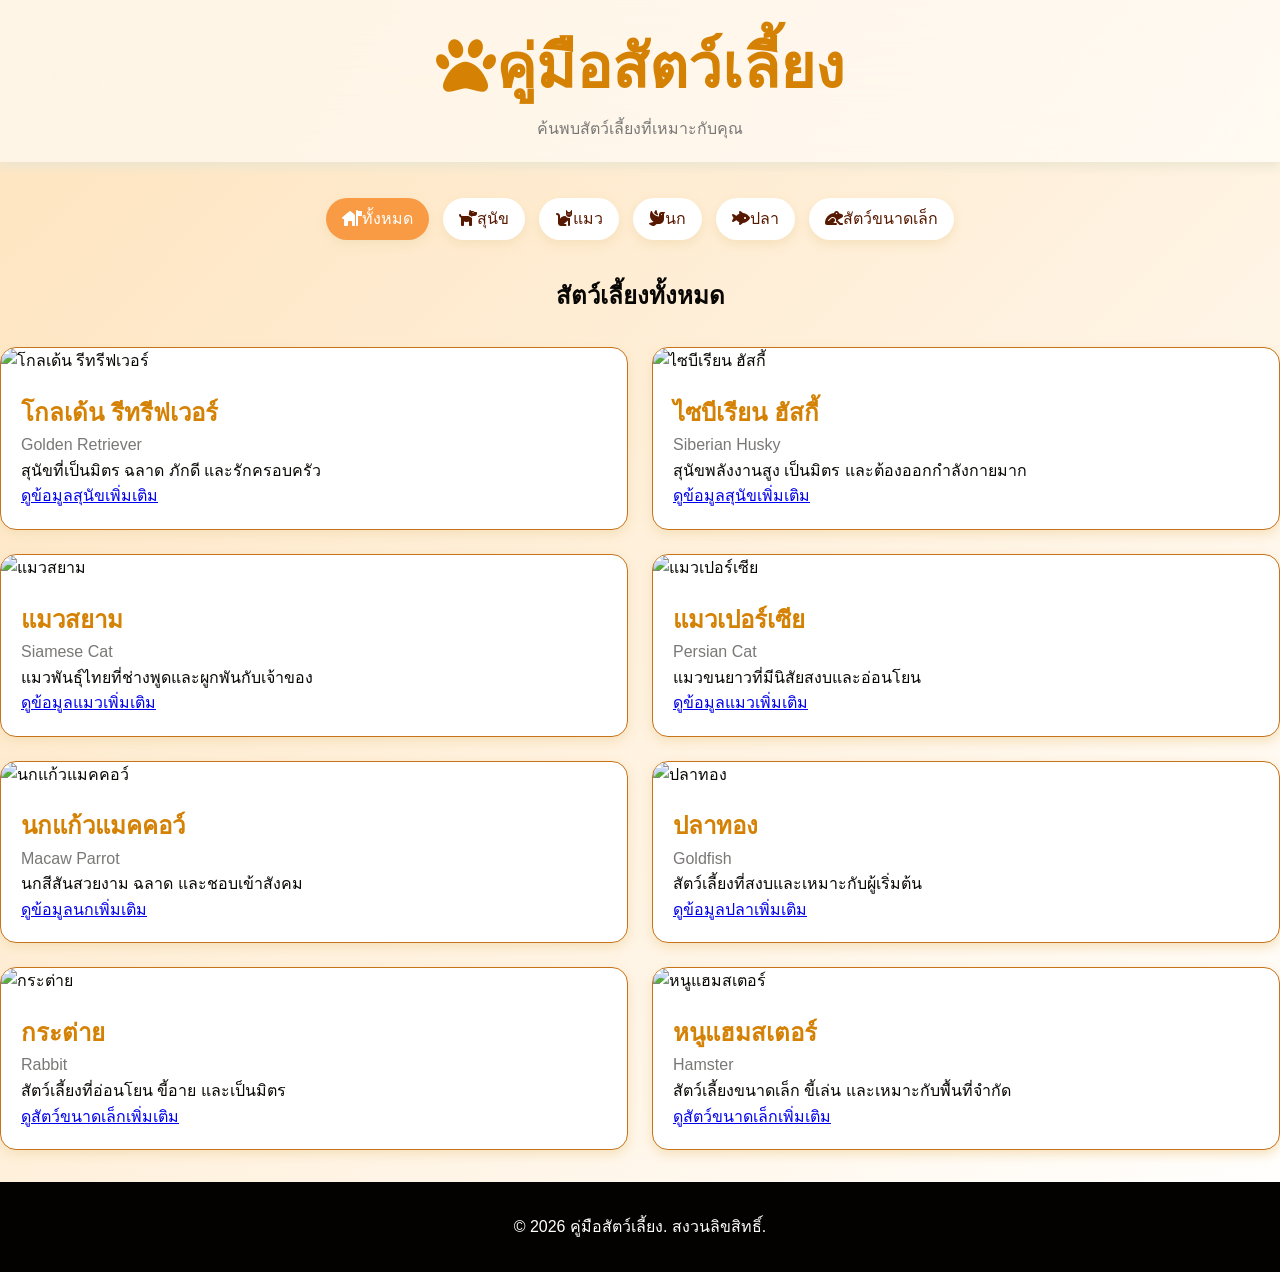
==== pet01/index.html @ 9d68b37a "finish yet" ====
<!DOCTYPE html>
<html lang="en">
<head>
    <meta charset="UTF-8">
    <meta name="viewport" content="width=device-width, initial-scale=1.0">
    <title>คู่มือสัตว์เลืี้ยง</title>
    <link rel="stylesheet" href="../css/pet-sytle.css">

    <!-- Font Awesome Icons -->
    <link rel="stylesheet" href="https://cdnjs.cloudflare.com/ajax/libs/font-awesome/6.7.2/css/all.min.css">

</head>
<body>
    <header class="header">
        <div class="header-content">
            <h1 class="header-title"><i class="fa-solid fa-paw"></i>คู่มือสัตว์เลี้ยง</h1>
            <p class="header-subtitle">ค้นพบสัตว์เลี้ยงที่เหมาะกับคุณ</p>
        </div>
    </header>

    <nav>
        <a href="index.html" class="active"><i class="fa-solid fa-house-flag"></i>ทั้งหมด</a>
        <a href="dog.html" class=""><i class="fa-solid fa-dog"></i>สุนัข</a>
        <a href="cat.html" class=""><i class="fa-solid fa-cat"></i>แมว</a>
        <a href="bird.html" class=""><i class="fa-solid fa-dove"></i>นก</a>
        <a href="fish.html" class=""><i class="fa-solid fa-fish-fins"></i>ปลา</a>
        <a href="small-pets.html" class=""><i class="fa-solid fa-frog"></i>สัตว์ขนาดเล็ก</a>
    </nav>

    <main class="container">
        <h2 class="page-title">สัตว์เลี้ยงทั้งหมด</h2>
        
        <div class="pet-grid">
            <article class="pet-card">
                <img src="https://images.unsplash.com/photo-1734966213753-1b361564bab4?auto=format&amp;fit=crop&amp;w=1080&amp;q=80" alt="โกลเด้น รีทรีฟเวอร์">

                <div class="pet-content">
                    <h2>โกลเด้น รีทรีฟเวอร์</h2>
                    <p class="breed">Golden Retriever</p>
                    <p>สุนัขที่เป็นมิตร ฉลาด ภักดี และรักครอบครัว</p>
                    <p><a href="dog.html">ดูข้อมูลสุนัขเพิ่มเติม</a></p>
                </div>
            </article>

            <article class="pet-card">
                <img src="https://images.unsplash.com/photo-1590419690008-905895e8fe0d?auto=format&amp;fit=crop&amp;w=1080&amp;q=80"  alt="ไซบีเรียน ฮัสกี้">

                <div class="pet-content">
                    <h2>ไซบีเรียน ฮัสกี้</h2>
                    <p class="breed">Siberian Husky</p>
                    <p>สุนัขพลังงานสูง เป็นมิตร และต้องออกกำลังกายมาก</p>
                    <p><a href="dog.html">ดูข้อมูลสุนัขเพิ่มเติม</a></p>
                </div>
            </article>

            <article class="pet-card">
                <img src="https://images.unsplash.com/photo-1568152950566-c1bf43f4ab28?auto=format&amp;fit=crop&amp;w=1080&amp;q=80" alt="แมวสยาม">

                <div class="pet-content">
                    <h2>แมวสยาม</h2>
                    <p class="breed">Siamese Cat</p>
                    <p>แมวพันธุ์ไทยที่ช่างพูดและผูกพันกับเจ้าของ</p>
                    <p><a href="cat.html">ดูข้อมูลแมวเพิ่มเติม</a></p>
                </div>
            </article>

            <article class="pet-card">
                <img src="https://images.unsplash.com/photo-1585137173132-cf49e10ad27d?auto=format&amp;fit=crop&amp;w=1080&amp;q=80" alt="แมวเปอร์เซีย">

                <div class="pet-content">
                    <h2>แมวเปอร์เซีย</h2>
                    <p class="breed">Persian Cat</p>
                    <p>แมวขนยาวที่มีนิสัยสงบและอ่อนโยน</p>
                    <p><a href="cat.html">ดูข้อมูลแมวเพิ่มเติม</a></p>
                </div>
            </article>

            <article class="pet-card">
                <img src="https://images.unsplash.com/photo-1584888890205-9b49eaf0c660?auto=format&amp;fit=crop&amp;w=1080&amp;q=80" alt="นกแก้วแมคคอว์">

                <div class="pet-content">
                    <h2>นกแก้วแมคคอว์</h2>
                    <p class="breed">Macaw Parrot</p>
                    <p>นกสีสันสวยงาม ฉลาด และชอบเข้าสังคม</p>
                    <p><a href="bird.html">ดูข้อมูลนกเพิ่มเติม</a></p>
                </div>
            </article>

            <article class="pet-card">
                <img src="https://images.unsplash.com/photo-1592072467526-0506c6530493?auto=format&amp;fit=crop&amp;w=1080&amp;q=80" alt="ปลาทอง">

                <div class="pet-content">
                    <h2>ปลาทอง</h2>
                    <p class="breed">Goldfish</p>
                    <p>สัตว์เลี้ยงที่สงบและเหมาะกับผู้เริ่มต้น</p>
                    <p><a href="fish.html">ดูข้อมูลปลาเพิ่มเติม</a></p>
                </div>
            </article>

            <article class="pet-card">
                <img src="https://images.unsplash.com/photo-1622349817799-067c32295df2?auto=format&amp;fit=crop&amp;w=1080&amp;q=80" alt="กระต่าย">

                <div class="pet-content">
                    <h2>กระต่าย</h2>
                    <p class="breed">Rabbit</p>
                    <p>สัตว์เลี้ยงที่อ่อนโยน ขี้อาย และเป็นมิตร</p>
                    <p><a href="small-pets.html">ดูสัตว์ขนาดเล็กเพิ่มเติม</a></p>
                </div>
            </article>

            <article class="pet-card">
                <img src="https://images.unsplash.com/photo-1425082661705-1834bfd09dca?auto=format&amp;fit=crop&amp;w=1080&amp;q=80" alt="หนูแฮมสเตอร์">

                <div class="pet-content">
                    <h2>หนูแฮมสเตอร์</h2>
                    <p class="breed">Hamster</p>
                    <p>สัตว์เลี้ยงขนาดเล็ก ขี้เล่น และเหมาะกับพื้นที่จำกัด</p>
                    <p><a href="small-pets.html">ดูสัตว์ขนาดเล็กเพิ่มเติม</a></p>
                </div>
            </article>
        </div>
    </main>

    <footer>
        <p>&copy; 2026 คู่มือสัตว์เลี้ยง. สงวนลิขสิทธิ์.</p>
    </footer>

</body>
</html>
---- css/pet-sytle.css ----
* {
    box-sizing: border-box;
    margin: 0;
    padding: 0;
    
}

html {
    scroll-behavior: smooth;
    font-size: 16px;
}

body {
    font-family: Impact, Haettenschweiler, 'Arial Narrow Bold', sans-serif;
    line-height: 1.6;
    color: var(--color-full);
    background: linear-gradient(135deg, rgba(253, 180, 77, 0.336) 10%, rgba(255, 255, 255, 0.8) 100%);
}

.container {
    max-width:1320px;
    margin: 0 auto;
}

:root {
    /* main-web-cl */
    --primary-color: rgb(212, 129, 4);
    --border-color:rgb(199, 115, 26);
    /* text-cl */
    --color-full: rgb(8, 7, 4);
    
    --mute-color-full: rgb(121, 120, 119);

    --nav-color-full: rgb(87, 25, 0);

    --ligth-color-full: rgb(255, 255, 255);

    
    /* backgroud-cl */
    --tbn-bg-color: rgb(248, 155, 68);
    --footer-bg-color: rgb(3, 2, 0);
    /* shadow-cl */
    --header-shadow: 0px 5px 10px rgb(235, 230, 209);
    --card-shadow: 0px 4px 12px rgb(245, 224, 186);
    /* ขอบ */

}
/* ============================================================
                            HEADER
===============================================================*/
.header {
    position: sticky;
    top: 0;
    z-index: 1000;
    box-shadow: var(--header-shadow);
    background-color: rgba(255, 255, 255, 0.582);
    backdrop-filter: blur(100px);
}

.header-content {
    text-align: center;
    padding: 20px 0px;
}

.header-title{
    color:var(--primary-color);
    font-size: 60px;
    font-size: clamp(2ram,5vw,3ram);
}

.header-subtitle {
    font-size: 16;
    color: var(--mute-color-full);
}



/* ============================================================
                            Nav
===============================================================*/
nav {
    padding-block: 2rem;
    text-align: center;
    
}
nav a {
    text-decoration: none;
    color: var(--nav-color-full);
    padding: 0.5rem 1rem;
    box-shadow: var(--card-shadow);
    border-radius: 100px;
    margin: 0.3rem;
    transition: transform 0.3s;
    display: inline-block;
    background-color: var(--ligth-color-full);
}
nav a:hover {
    transform: translateY(-5px);
    background-color: var(--tbn-bg-color);
    color: var(--ligth-color-full);
}
nav a.active {
    background-color: var(--tbn-bg-color);
    color: var(--ligth-color-full);
}


/* ============================================================
                            main
===============================================================*/
.page-title {
    text-align: center;
    margin-bottom: 2rem;
}

.pet-grid {
    display: grid;
    grid-template-columns: repeat(2, 1fr);
    gap: 1.5rem;
}

.pet-card {
    border: 1px solid var(--border-color);
    box-shadow: var(--card-shadow);
    border-radius: 1.0rem;
    overflow: hidden;
    transition: transform 0.3s, box-shadow 0.3s;
    background-color: var(--ligth-color-full);
}

.pet-card img {
    height: 16.5rem;
    width: 100%;
    object-fit: cover;
}
.pet-card:hover {
    transform: translateY(-5px);
    box-shadow: 0px 8px 16px rgb(255, 167, 3);
    border: 0px;
}


.pet-content {
    padding:1.25rem
}
.pet-content h2{
    color: var(--primary-color);
}

.breed {
    color: var(--mute-color-full);
}




/* ============================================================
            footer
===============================================================*/
footer {
    text-align: center;
    padding: 2rem 0;
    background-color: var(--footer-bg-color);
    color: var(--ligth-color-full);
    margin-top: 2rem;
}
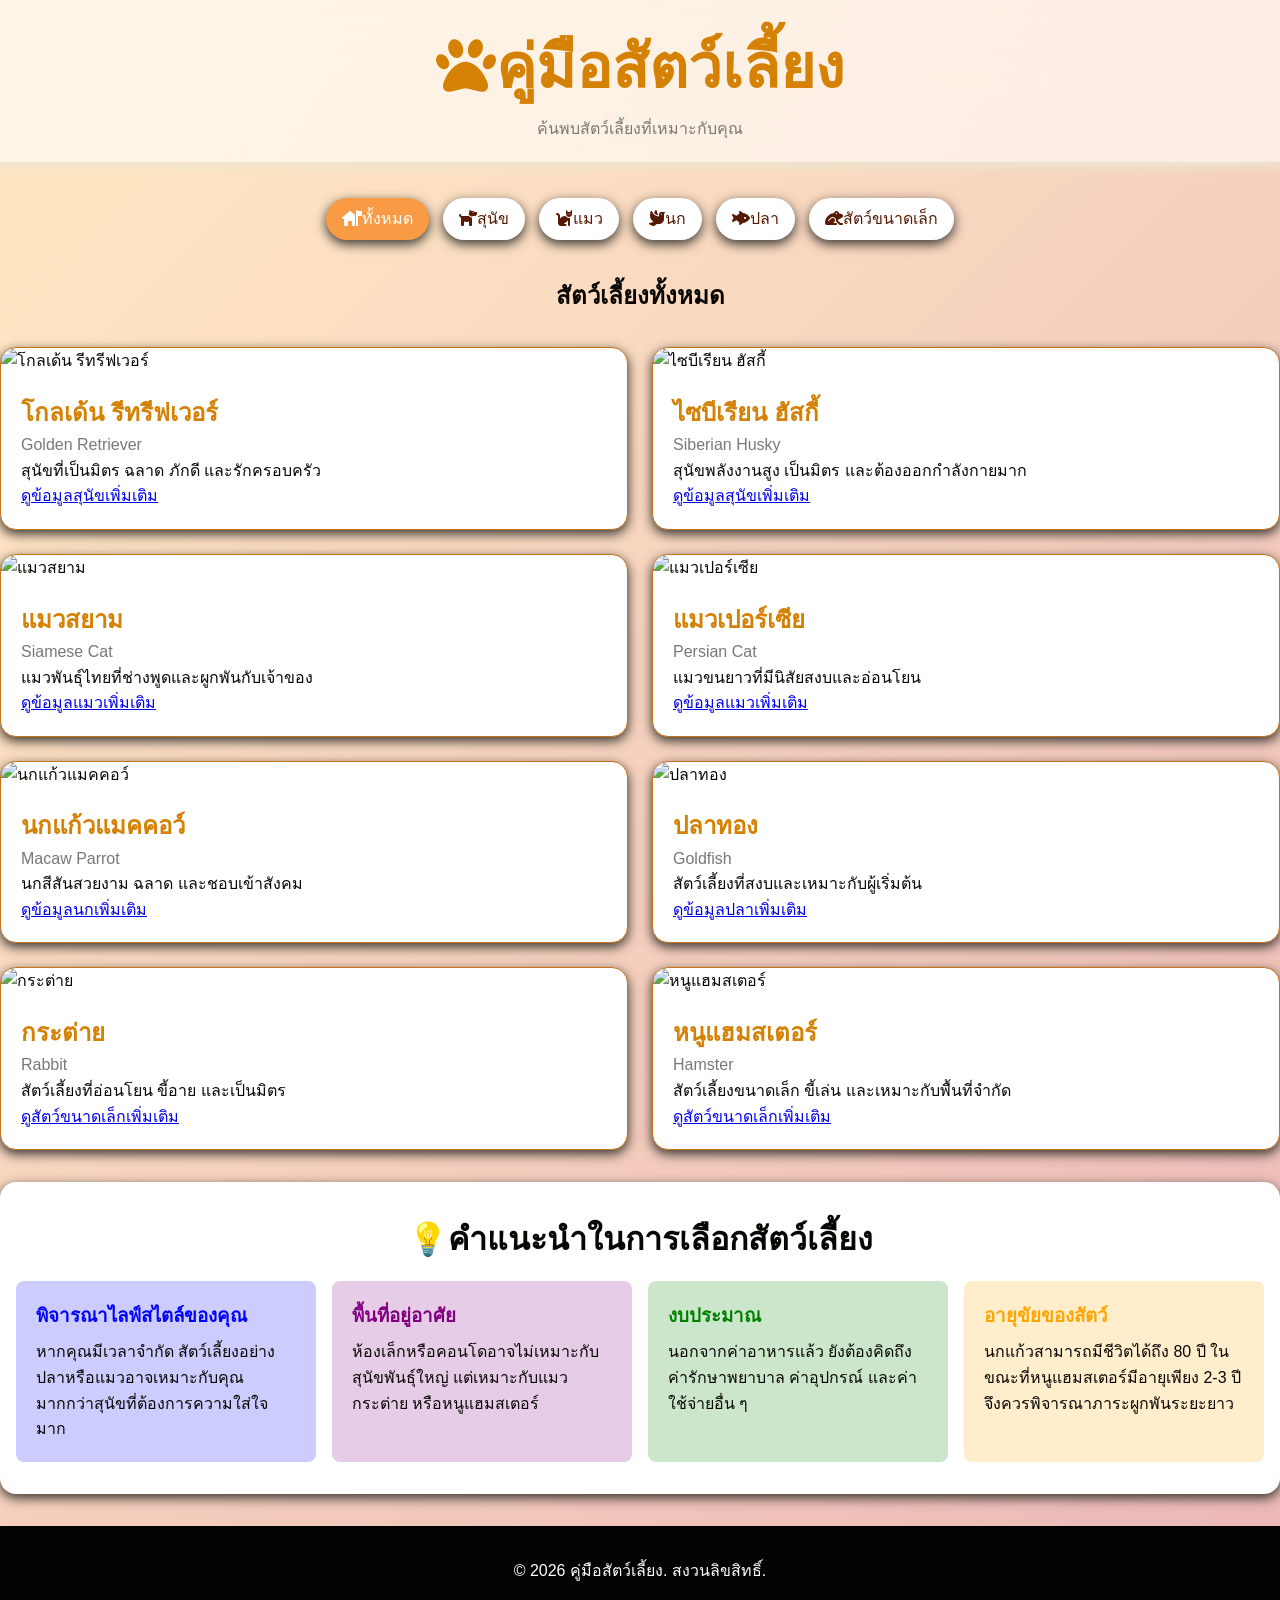
==== commit b929542c: "finish homework" ====
--- a/pet01/index.html
+++ b/pet01/index.html
@@ -119,8 +119,31 @@
                 </div>
             </article>
         </div>
+    <section class="info-section">
+        <h2 class="info-title">💡คำแนะนำในการเลือกสัตว์เลี้ยง</h2>
+        <div class="info-grid">
+            <article class="info-card info-blue">
+                <h3>พิจารณาไลฟ์สไตล์ของคุณ</h3>
+                <p>หากคุณมีเวลาจำกัด สัตว์เลี้ยงอย่างปลาหรือแมวอาจเหมาะกับคุณมากกว่าสุนัขที่ต้องการความใส่ใจมาก</p>
+            </article>
+
+            <article class="info-card info-purple">
+                <h3> พื้นที่อยู่อาศัย</h3>
+                <p>ห้องเล็กหรือคอนโดอาจไม่เหมาะกับสุนัขพันธุ์ใหญ่ แต่เหมาะกับแมว กระต่าย หรือหนูแฮมสเตอร์</p>
+            </article>
+
+            <article class="info-card info-green">
+                <h3>งบประมาณ</h3>
+                <p>นอกจากค่าอาหารแล้ว ยังต้องคิดถึงค่ารักษาพยาบาล ค่าอุปกรณ์ และค่าใช้จ่ายอื่น ๆ</p>
+            </article>
+
+            <article class="info-card info-orange">
+                <h3>อายุขัยของสัตว์</h3>
+                <p>นกแก้วสามารถมีชีวิตได้ถึง 80 ปี ในขณะที่หนูแฮมสเตอร์มีอายุเพียง 2-3 ปี จึงควรพิจารณาภาระผูกพันระยะยาว</p>
+            </article>
+        </div>
+    </section>
     </main>
-
     <footer>
         <p>&copy; 2026 คู่มือสัตว์เลี้ยง. สงวนลิขสิทธิ์.</p>
     </footer>
--- a/css/pet-sytle.css
+++ b/css/pet-sytle.css
@@ -14,7 +14,7 @@
     font-family: Impact, Haettenschweiler, 'Arial Narrow Bold', sans-serif;
     line-height: 1.6;
     color: var(--color-full);
-    background: linear-gradient(135deg, rgba(253, 180, 77, 0.336) 10%, rgba(255, 255, 255, 0.8) 100%);
+    background: linear-gradient(135deg, rgba(253, 180, 77, 0.336) 10%, rgba(230, 165, 165, 0.8) 100%);
 }
 
 .container {
@@ -41,7 +41,7 @@
     --footer-bg-color: rgb(3, 2, 0);
     /* shadow-cl */
     --header-shadow: 0px 5px 10px rgb(235, 230, 209);
-    --card-shadow: 0px 4px 12px rgb(245, 224, 186);
+    --card-shadow: 0px 4px 12px rgb(54, 51, 46);
     /* ขอบ */
 
 }
@@ -151,7 +151,66 @@
     color: var(--mute-color-full);
 }
 
-
+/* ============================================================
+            info-section
+===============================================================*/
+
+
+.info-section {
+    display: flex;
+    flex-direction: column;
+    align-items: center;
+    /* text-align: center; */
+    padding: 2rem 1rem;
+    background-color: var(--ligth-color-full);
+    color: var(--color-full);
+    border-radius: 1rem;
+    box-shadow: var(--card-shadow);
+    margin: 2rem auto;
+}
+
+.info-title {
+    margin-bottom: 1rem;
+    font-size: 2rem;
+}
+.info-grid {
+    display: grid;
+    grid-template-columns: repeat(4, 1fr);
+    gap: 1rem;
+    width: 100%;
+}
+
+.info-card {
+    padding: 1.25rem;
+    border-radius: 0.5rem;
+    
+    transition: transform 0.3s, box-shadow 0.3s;
+}
+
+.info-card p {
+    margin-top: 0.5rem;
+    color:var(--color-full);
+}
+
+.info-blue {
+    background-color: rgb(0, 0, 255, 0.2);
+    color: rgb(0, 0, 255);
+}
+
+.info-purple {
+    background-color: rgb(128, 0, 128, 0.2);
+    color: rgb(128, 0, 128);
+}
+
+.info-green {
+    background-color: rgb(0, 128, 0, 0.2);
+    color: rgb(0, 128, 0);
+}
+
+.info-orange {
+    background-color: rgb(255, 165, 0, 0.2);
+    color: rgb(255, 165, 0);
+}
 
 
 /* ============================================================
